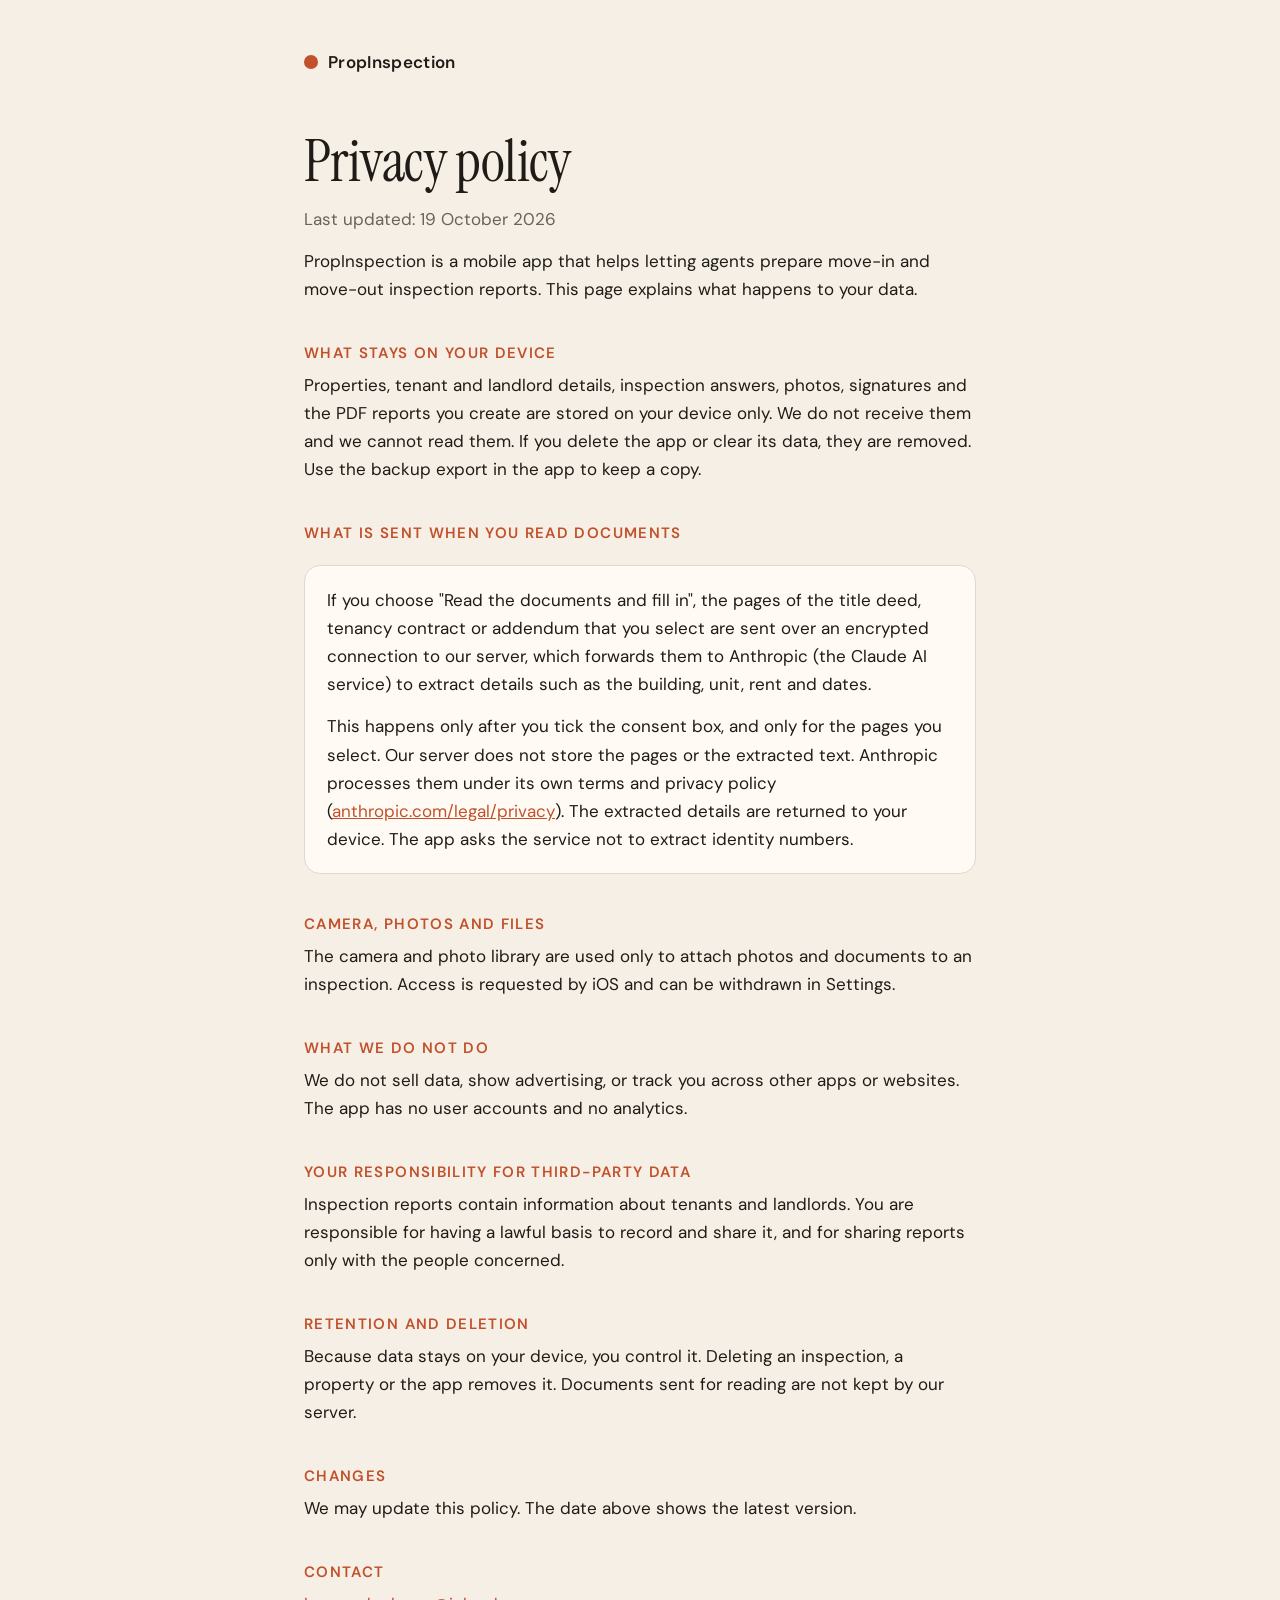
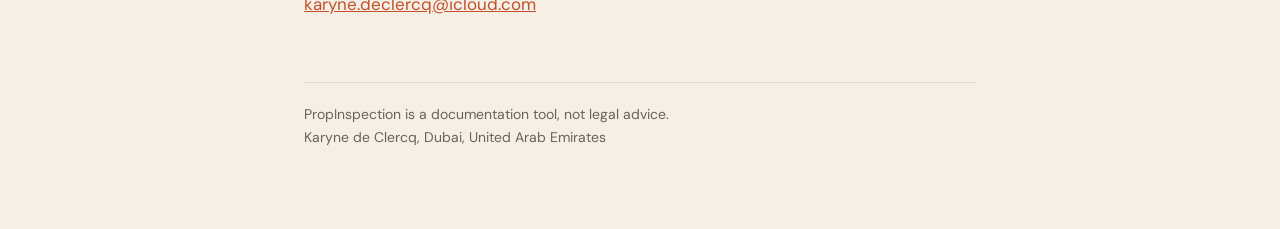
==== privacy.html @ 087f1308 "Create privacy.html" ====
<!doctype html>
<html lang="en">
<head>
<meta charset="utf-8">
<meta name="viewport" content="width=device-width,initial-scale=1">
<title>PropInspection privacy policy</title>
<link rel="preconnect" href="https://fonts.googleapis.com">
<link href="https://fonts.googleapis.com/css2?family=DM+Sans:wght@400;600&family=Instrument+Serif&display=swap" rel="stylesheet">
<style>:root{--bg:#f5efe6;--ink:#1f1b16;--mut:#6b6258;--acc:#c2512b;--card:#fffaf3;--line:#e3d9cb}@media(prefers-color-scheme:dark){:root{--bg:#171410;--ink:#f3ece1;--mut:#a79d90;--acc:#e5774f;--card:#211d17;--line:#352f27}}*{box-sizing:border-box}body{margin:0;background:var(--bg);color:var(--ink);font:17px/1.65 'DM Sans',system-ui,sans-serif}.w{max-width:720px;margin:0 auto;padding:48px 24px 80px}.brand{display:flex;align-items:center;gap:10px;font-weight:600;letter-spacing:.02em;margin-bottom:56px}.dot{width:14px;height:14px;border-radius:50%;background:var(--acc)}h1{font:400 clamp(38px,7vw,58px)/1.05 'Instrument Serif',Georgia,serif;margin:0 0 12px;letter-spacing:-.01em}h2{font:600 15px 'DM Sans',sans-serif;text-transform:uppercase;letter-spacing:.09em;color:var(--acc);margin:40px 0 8px}p{margin:0 0 14px}.m{color:var(--mut)}a{color:var(--acc)}.c{background:var(--card);border:1px solid var(--line);border-radius:16px;padding:20px 22px;margin:22px 0}footer{margin-top:64px;color:var(--mut);font-size:14px;border-top:1px solid var(--line);padding-top:20px}</style>
</head>
<body>
<div class="w">
<div class="brand"><span class="dot"></span>PropInspection</div>
<h1>Privacy policy</h1>
<p class="m">Last updated: 19 October 2026</p>
<p>PropInspection is a mobile app that helps letting agents prepare move-in and move-out inspection reports. This page explains what happens to your data.</p>
<h2>What stays on your device</h2>
<p>Properties, tenant and landlord details, inspection answers, photos, signatures and the PDF reports you create are stored on your device only. We do not receive them and we cannot read them. If you delete the app or clear its data, they are removed. Use the backup export in the app to keep a copy.</p>
<h2>What is sent when you read documents</h2>
<div class="c"><p>If you choose "Read the documents and fill in", the pages of the title deed, tenancy contract or addendum that you select are sent over an encrypted connection to our server, which forwards them to Anthropic (the Claude AI service) to extract details such as the building, unit, rent and dates.</p><p style="margin:0">This happens only after you tick the consent box, and only for the pages you select. Our server does not store the pages or the extracted text. Anthropic processes them under its own terms and privacy policy (<a href="https://www.anthropic.com/legal/privacy">anthropic.com/legal/privacy</a>). The extracted details are returned to your device. The app asks the service not to extract identity numbers.</p></div>
<h2>Camera, photos and files</h2>
<p>The camera and photo library are used only to attach photos and documents to an inspection. Access is requested by iOS and can be withdrawn in Settings.</p>
<h2>What we do not do</h2>
<p>We do not sell data, show advertising, or track you across other apps or websites. The app has no user accounts and no analytics.</p>
<h2>Your responsibility for third-party data</h2>
<p>Inspection reports contain information about tenants and landlords. You are responsible for having a lawful basis to record and share it, and for sharing reports only with the people concerned.</p>
<h2>Retention and deletion</h2>
<p>Because data stays on your device, you control it. Deleting an inspection, a property or the app removes it. Documents sent for reading are not kept by our server.</p>
<h2>Changes</h2>
<p>We may update this policy. The date above shows the latest version.</p>
<h2>Contact</h2>
<p><a href="mailto:karyne.declercq@icloud.com">karyne.declercq@icloud.com</a></p>
<footer>PropInspection is a documentation tool, not legal advice.<br>Karyne de Clercq, Dubai, United Arab Emirates</footer>
</div>
</body>
</html>
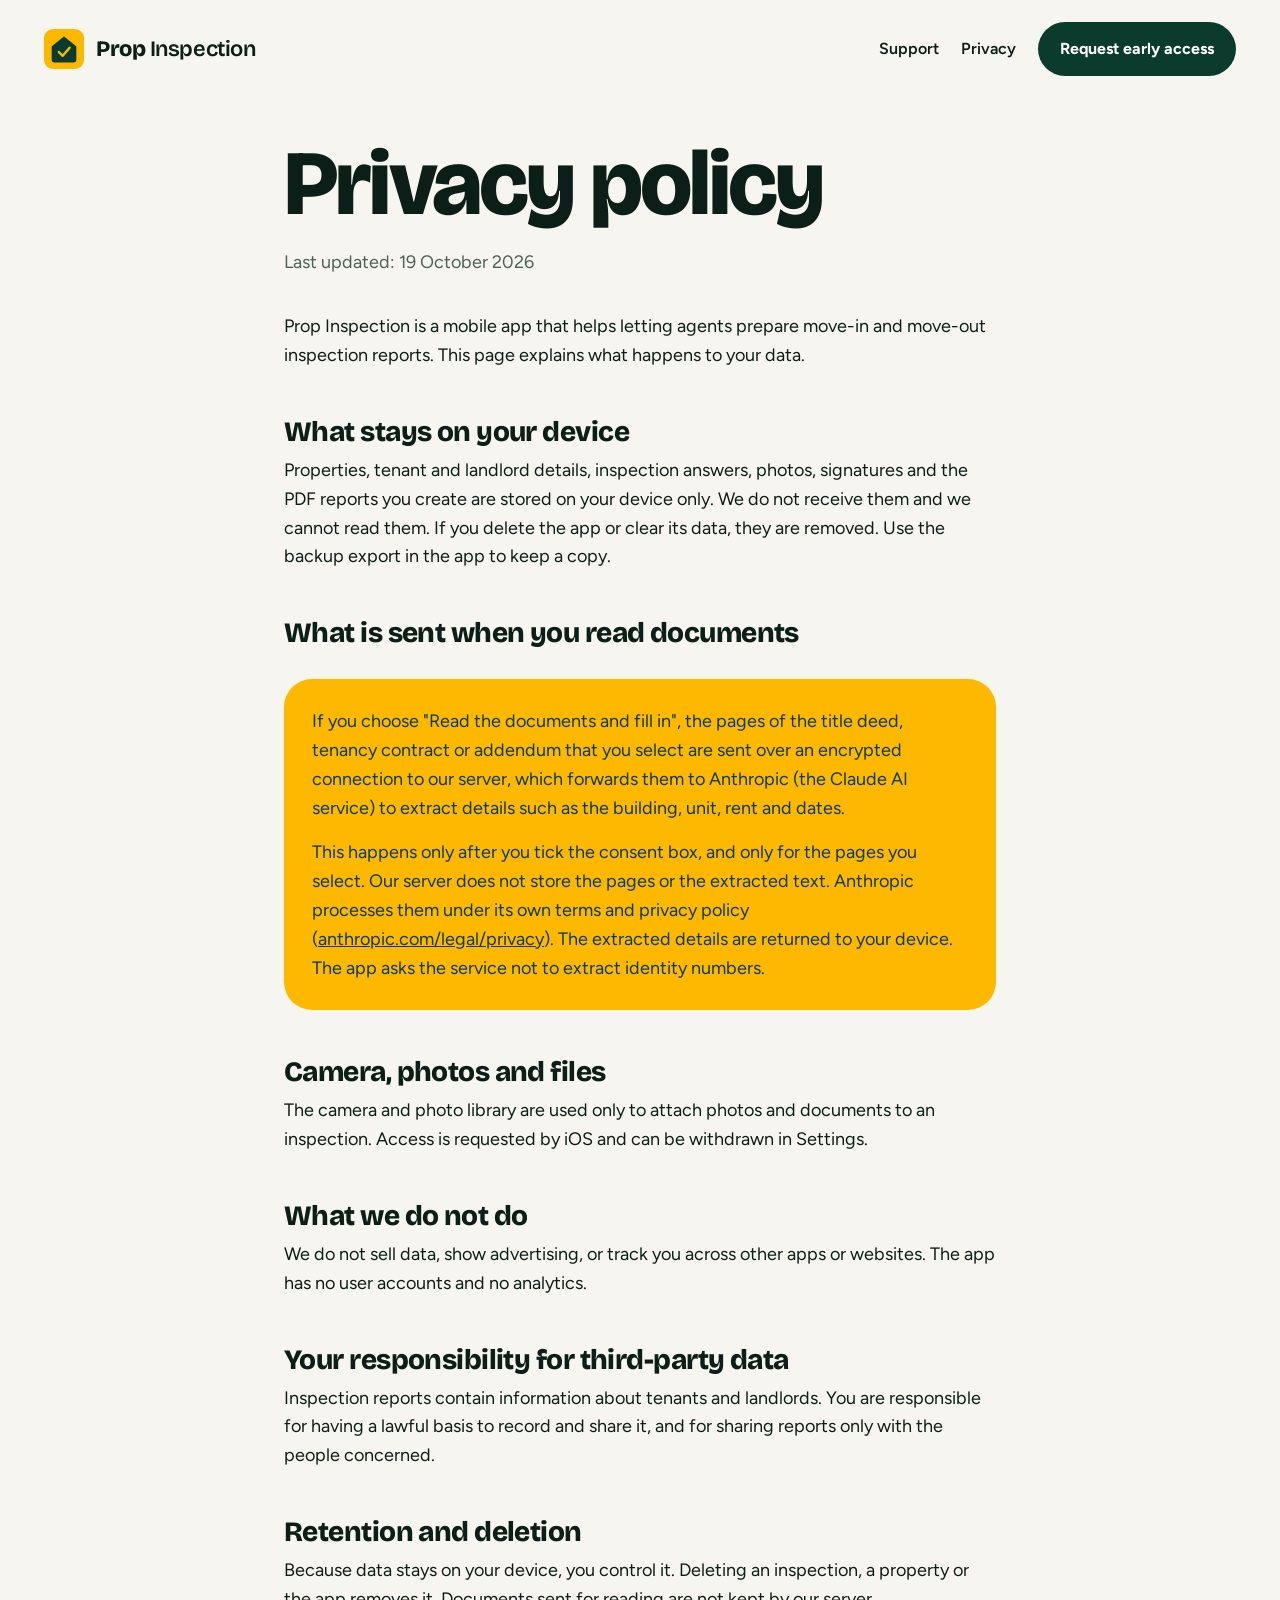
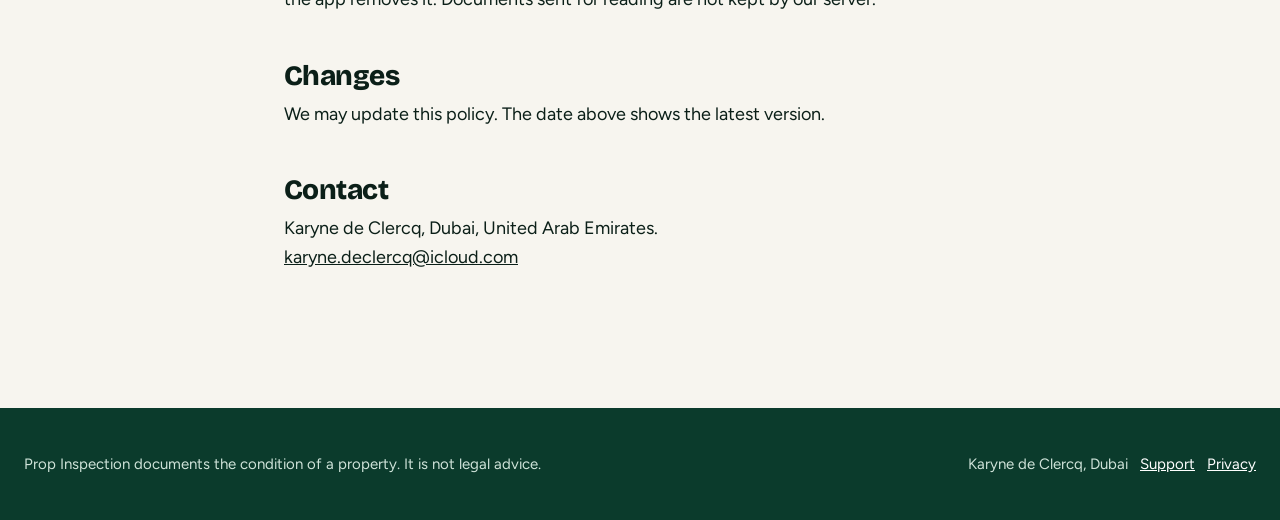
==== commit ec5fd3c0: "Update privacy.html" ====
--- a/privacy.html
+++ b/privacy.html
@@ -3,21 +3,24 @@
 <head>
 <meta charset="utf-8">
 <meta name="viewport" content="width=device-width,initial-scale=1">
-<title>PropInspection privacy policy</title>
+<title>Prop Inspection privacy policy</title>
+<meta name="description" content="Move-in and move-out inspection reports for Dubai letting agents: room-by-room checklists, entry and exit photos side by side, on-screen signatures and a PDF.">
+<link rel="icon" href="logo.svg" type="image/svg+xml">
 <link rel="preconnect" href="https://fonts.googleapis.com">
-<link href="https://fonts.googleapis.com/css2?family=DM+Sans:wght@400;600&family=Instrument+Serif&display=swap" rel="stylesheet">
-<style>:root{--bg:#f5efe6;--ink:#1f1b16;--mut:#6b6258;--acc:#c2512b;--card:#fffaf3;--line:#e3d9cb}@media(prefers-color-scheme:dark){:root{--bg:#171410;--ink:#f3ece1;--mut:#a79d90;--acc:#e5774f;--card:#211d17;--line:#352f27}}*{box-sizing:border-box}body{margin:0;background:var(--bg);color:var(--ink);font:17px/1.65 'DM Sans',system-ui,sans-serif}.w{max-width:720px;margin:0 auto;padding:48px 24px 80px}.brand{display:flex;align-items:center;gap:10px;font-weight:600;letter-spacing:.02em;margin-bottom:56px}.dot{width:14px;height:14px;border-radius:50%;background:var(--acc)}h1{font:400 clamp(38px,7vw,58px)/1.05 'Instrument Serif',Georgia,serif;margin:0 0 12px;letter-spacing:-.01em}h2{font:600 15px 'DM Sans',sans-serif;text-transform:uppercase;letter-spacing:.09em;color:var(--acc);margin:40px 0 8px}p{margin:0 0 14px}.m{color:var(--mut)}a{color:var(--acc)}.c{background:var(--card);border:1px solid var(--line);border-radius:16px;padding:20px 22px;margin:22px 0}footer{margin-top:64px;color:var(--mut);font-size:14px;border-top:1px solid var(--line);padding-top:20px}</style>
+<link rel="preconnect" href="https://fonts.gstatic.com" crossorigin>
+<link href="https://fonts.googleapis.com/css2?family=Bricolage+Grotesque:opsz,wght@12..96,600..800&family=Figtree:wght@400;500;600;700&display=swap" rel="stylesheet">
+<link rel="stylesheet" href="style.css">
 </head>
 <body>
-<div class="w">
-<div class="brand"><span class="dot"></span>PropInspection</div>
+<header class="top"><a class="logo" href="./"><img src="logo.svg" alt=""><span><b>Prop</b> Inspection</span></a><nav><a href="support.html">Support</a><a href="privacy.html">Privacy</a><a class="btn" href="mailto:karyne.declercq@icloud.com?subject=Prop%20Inspection%20early%20access">Request early access</a></nav></header>
+<main class="doc">
 <h1>Privacy policy</h1>
-<p class="m">Last updated: 19 October 2026</p>
-<p>PropInspection is a mobile app that helps letting agents prepare move-in and move-out inspection reports. This page explains what happens to your data.</p>
+<p class="when">Last updated: 19 October 2026</p>
+<p>Prop Inspection is a mobile app that helps letting agents prepare move-in and move-out inspection reports. This page explains what happens to your data.</p>
 <h2>What stays on your device</h2>
 <p>Properties, tenant and landlord details, inspection answers, photos, signatures and the PDF reports you create are stored on your device only. We do not receive them and we cannot read them. If you delete the app or clear its data, they are removed. Use the backup export in the app to keep a copy.</p>
 <h2>What is sent when you read documents</h2>
-<div class="c"><p>If you choose "Read the documents and fill in", the pages of the title deed, tenancy contract or addendum that you select are sent over an encrypted connection to our server, which forwards them to Anthropic (the Claude AI service) to extract details such as the building, unit, rent and dates.</p><p style="margin:0">This happens only after you tick the consent box, and only for the pages you select. Our server does not store the pages or the extracted text. Anthropic processes them under its own terms and privacy policy (<a href="https://www.anthropic.com/legal/privacy">anthropic.com/legal/privacy</a>). The extracted details are returned to your device. The app asks the service not to extract identity numbers.</p></div>
+<div class="box"><p>If you choose "Read the documents and fill in", the pages of the title deed, tenancy contract or addendum that you select are sent over an encrypted connection to our server, which forwards them to Anthropic (the Claude AI service) to extract details such as the building, unit, rent and dates.</p><p>This happens only after you tick the consent box, and only for the pages you select. Our server does not store the pages or the extracted text. Anthropic processes them under its own terms and privacy policy (<a href="https://www.anthropic.com/legal/privacy">anthropic.com/legal/privacy</a>). The extracted details are returned to your device. The app asks the service not to extract identity numbers.</p></div>
 <h2>Camera, photos and files</h2>
 <p>The camera and photo library are used only to attach photos and documents to an inspection. Access is requested by iOS and can be withdrawn in Settings.</p>
 <h2>What we do not do</h2>
@@ -29,8 +32,8 @@
 <h2>Changes</h2>
 <p>We may update this policy. The date above shows the latest version.</p>
 <h2>Contact</h2>
-<p><a href="mailto:karyne.declercq@icloud.com">karyne.declercq@icloud.com</a></p>
-<footer>PropInspection is a documentation tool, not legal advice.<br>Karyne de Clercq, Dubai, United Arab Emirates</footer>
-</div>
+<p>Karyne de Clercq, Dubai, United Arab Emirates.<br><a href="mailto:karyne.declercq@icloud.com">karyne.declercq@icloud.com</a></p>
+</main>
+<footer><div class="in"><span>Prop Inspection documents the condition of a property. It is not legal advice.</span><span>Karyne de Clercq, Dubai &nbsp; <a href="support.html">Support</a> &nbsp; <a href="privacy.html">Privacy</a></span></div></footer>
 </body>
 </html>
--- a/style.css
+++ b/style.css
@@ -0,0 +1,82 @@
+:root{--sun:#FFB800;--bottle:#0B3B2C;--chalk:#F7F5EF;--ink:#0B1F18;--tomato:#FF4B2B;--mint:#7FE3AE;--mut:#4d6158}
+*{box-sizing:border-box}
+html{-webkit-text-size-adjust:100%}
+body{margin:0;background:var(--chalk);color:var(--ink);font:400 18px/1.6 'Figtree',system-ui,sans-serif}
+a{color:inherit}
+:focus-visible{outline:3px solid var(--tomato);outline-offset:3px;border-radius:6px}
+h1,h2,h3{font-family:'Bricolage Grotesque','Figtree',system-ui,sans-serif;font-weight:800;letter-spacing:-.03em;line-height:1;margin:0}
+.top{display:flex;align-items:center;justify-content:space-between;gap:16px;max-width:1240px;margin:0 auto;padding:22px 24px}
+.logo{display:flex;align-items:center;gap:12px;text-decoration:none;font:600 22px 'Bricolage Grotesque',sans-serif;letter-spacing:-.02em}
+.logo img{width:40px;height:40px;display:block}
+.logo b{font-weight:800}
+.top nav{display:flex;align-items:center;gap:22px;font-weight:600;font-size:16px}
+.top nav a{text-decoration:none}
+.top nav a:hover{text-decoration:underline;text-underline-offset:4px}
+.btn{display:inline-block;background:var(--bottle);color:#fff;text-decoration:none;font-weight:700;padding:14px 22px;border-radius:999px;transition:transform .15s}
+.btn:hover{transform:translateY(-2px)}
+.top nav a.btn{color:#fff}
+.hero{background:var(--sun);color:var(--bottle)}
+.hero .in{max-width:1240px;margin:0 auto;padding:32px 24px 120px;display:grid;grid-template-columns:1.1fr .9fr;gap:24px;align-items:center}
+.hero h1{font-size:clamp(52px,7.6vw,112px);line-height:.92}
+.hero p.lead{font-size:clamp(19px,2vw,23px);max-width:34ch;margin:28px 0 36px;color:var(--bottle)}
+.hero .btn{background:var(--bottle);color:var(--sun);font-size:18px}
+.hero .sub{display:block;margin-top:14px;font-size:15px;opacity:.8}
+.phones{display:flex;justify-content:center;align-items:flex-start}.phone{width:min(300px,46vw);flex:none;background:var(--bottle);border-radius:44px;padding:11px;box-shadow:0 40px 60px -30px rgba(11,59,44,.6)}.phone.back{margin-top:56px;margin-right:-34px;transform:rotate(-4deg);transform-origin:bottom right}.phone.front{transform:rotate(3deg);position:relative;z-index:1}.sky{position:absolute;left:0;right:0;bottom:-1px;width:100%;height:auto;display:block;pointer-events:none}.hero{position:relative;overflow:hidden}.hero .in{position:relative;z-index:1}.ph svg{display:block;width:100%;height:100%;border-radius:14px}.list{margin:14px 0 0;padding:0;list-style:none;font-size:15px}.list li{display:flex;justify-content:space-between;padding:9px 0;border-top:1px solid #e7e9e6}.list b{color:#17824d}
+.screen{background:#fff;border-radius:36px;padding:22px 18px 20px;color:var(--ink)}
+.bar{display:flex;justify-content:space-between;align-items:center;font-weight:700;font-size:15px;color:var(--mut)}
+.pill{background:var(--bottle);color:#fff;border-radius:999px;font-size:12px;padding:3px 10px}
+.screen h3{font-size:40px;margin:14px 0 14px}
+.shots{display:grid;grid-template-columns:1fr 1fr;gap:10px}
+.shots figure{margin:0}
+.ph{height:112px;border-radius:14px}
+.shots figcaption{font-size:13px;font-weight:600;color:var(--mut);margin-top:6px}
+.entry{font-size:14px;color:var(--mut);margin:14px 0 10px}
+.chips{display:grid;grid-template-columns:repeat(3,1fr);gap:8px}
+.chip{font:700 15px 'Figtree',sans-serif;padding:12px 4px;border-radius:14px;border:2px solid var(--ink);background:#fff;color:var(--ink);cursor:pointer;transition:background .15s,transform .15s}
+.chip:hover{transform:translateY(-2px)}
+.chip[aria-checked=true][data-s=same]{background:var(--mint)}
+.chip[aria-checked=true][data-s=wear]{background:var(--sun)}
+.chip[aria-checked=true][data-s=damage]{background:var(--tomato);color:#fff;border-color:var(--tomato)}
+.note{font-size:14px;min-height:44px;margin:12px 0 0;color:var(--ink)}
+.band{padding:104px 24px}
+.band .in{max-width:1240px;margin:0 auto}
+.band h2{font-size:clamp(36px,5.6vw,76px);max-width:16ch}
+.band p{max-width:52ch}
+.states{display:grid;grid-template-columns:1.2fr 1fr 1.4fr;gap:16px;margin-top:56px}
+.state{border-radius:28px;padding:30px 28px 34px;min-height:240px;display:flex;flex-direction:column;justify-content:space-between}
+.state h3{font-size:clamp(40px,5vw,64px)}
+.state p{margin:18px 0 0;font-size:17px}
+.s-same{background:var(--mint);color:var(--bottle)}
+.s-wear{background:var(--sun);color:var(--bottle)}
+.s-damage{background:var(--tomato);color:#fff}
+.green{background:var(--bottle);color:#fff}
+.green h2{color:#fff}
+.green p{color:#d7e8df}
+.split{display:grid;grid-template-columns:1fr 1fr;gap:64px;align-items:center}
+.found{background:#fff;color:var(--ink);border-radius:28px;padding:10px 28px;margin:0}
+.found div{display:flex;justify-content:space-between;gap:20px;padding:16px 0;border-bottom:1px solid #e4e8e5}
+.found div:last-of-type{border-bottom:0}
+.found dt{color:var(--mut);font-size:16px}
+.found dd{margin:0;font-weight:700;text-align:right}
+.found .cap{display:block;color:var(--mut);font-size:14px;padding:14px 0 12px}
+.docs{display:flex;flex-wrap:wrap;gap:10px;margin:28px 0 0;padding:0;list-style:none}
+.docs li{border:2px solid #fff;border-radius:999px;padding:8px 18px;font-weight:700}
+.pdf ul{columns:2;column-gap:56px;margin:44px 0 0;padding:0;list-style:none;font-size:20px;font-weight:600}
+.pdf li{break-inside:avoid;padding:14px 0 14px 34px;position:relative}
+.pdf li:before{content:"";position:absolute;left:0;top:21px;width:20px;height:11px;border-left:4px solid var(--tomato);border-bottom:4px solid var(--tomato);transform:rotate(-45deg)}
+.cta{background:var(--sun);color:var(--bottle)}
+.cta h2{max-width:14ch}
+.cta p{margin:24px 0 32px;font-size:20px}
+.cta .btn{background:var(--bottle);color:var(--sun);font-size:19px;padding:18px 30px}
+footer{background:var(--bottle);color:#cfe3d9;padding:44px 24px;font-size:15px}
+footer .in{max-width:1240px;margin:0 auto;display:flex;flex-wrap:wrap;gap:16px 40px;justify-content:space-between}
+footer a{color:#fff}
+.doc{max-width:760px;margin:0 auto;padding:40px 24px 120px}
+.doc h1{font-size:clamp(46px,8vw,92px);margin-bottom:18px}
+.doc h2{font-size:28px;letter-spacing:-.02em;margin:48px 0 10px}
+.doc p{margin:0 0 16px;max-width:64ch}
+.doc .when{color:var(--mut);margin-bottom:36px}
+.doc .box{background:var(--sun);color:var(--bottle);border-radius:28px;padding:28px;margin:32px 0}
+.doc .box p:last-child{margin:0}
+@media(max-width:900px){.phone.back{display:none}.phone{width:min(320px,100%)}.hero .in,.split{grid-template-columns:1fr}.states{grid-template-columns:1fr}.pdf ul{columns:1}.top nav a:not(.btn){display:none}.band{padding:72px 24px}}
+@media(prefers-reduced-motion:reduce){*{transition:none!important}}
